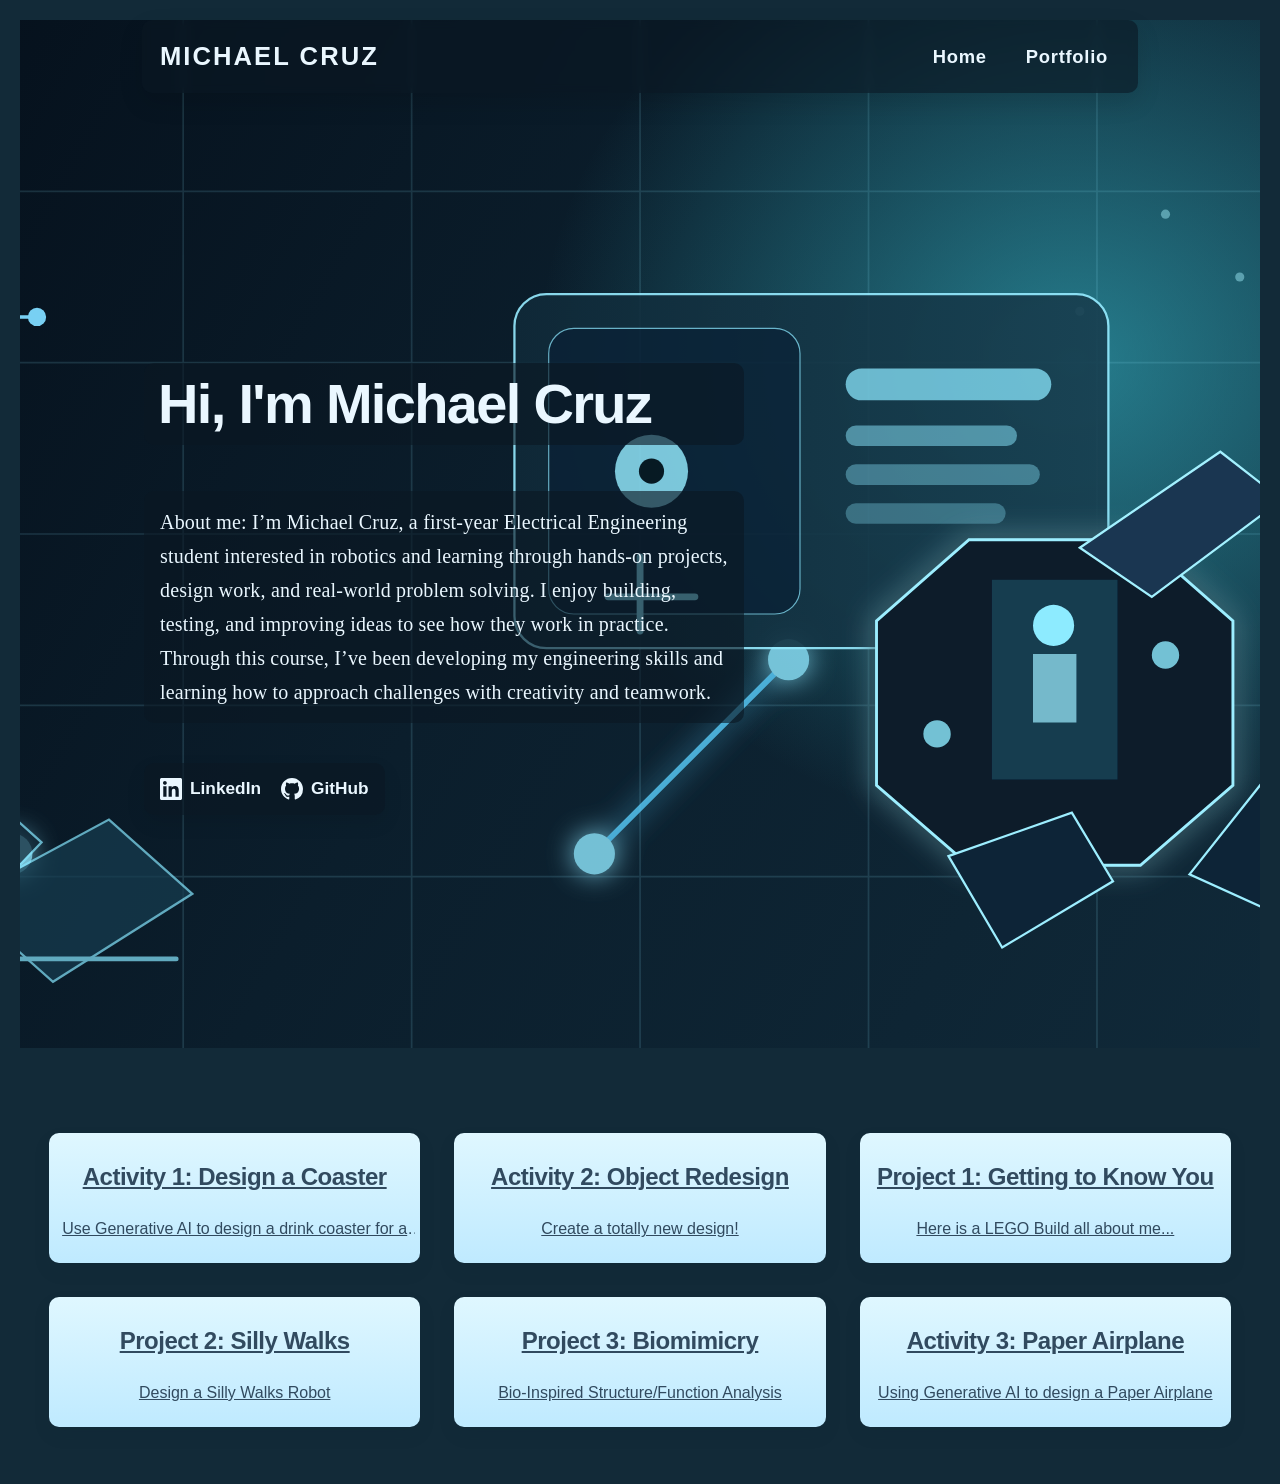
==== index.html @ 99706e43 "Update2" ====
<!DOCTYPE html>
<html lang="en">
<head>
    <title>Michael Cruz - Portfolio</title>

    <!-- Recommended meta tags -->
    <meta charset="UTF-8">
    <meta name="viewport" content="width=device-width,initial-scale=1.0">
    <meta name="description" content="Michael Cruz's engineering portfolio: activities and projects from an intro-to-engineering course.">

    <!-- Stylesheet (CSS) -->
    <link rel="stylesheet" href="./index.css">
</head>
<body>

    <!-- Header and Navigation Section -->
    <header class="header">
        <a class="name">Michael Cruz</a>
        <nav class="navbar">
            <a href="#">Home</a>
            <a href="#portfolio">Portfolio</a>
        </nav>
    </header>

    <!-- Introduction Section -->
    <section class="home" style="background:url(./images/header-robotics.svg) no-repeat; background-size: cover; background-position: center;">
        <div class="home-content">
            <h1>Hi, I'm Michael Cruz</h1>
            <p>About me: I’m Michael Cruz, a first-year Electrical Engineering student interested in robotics and learning through hands-on projects, design work, and real-world problem solving. I enjoy building, testing, and improving ideas to see how they work in practice. Through this course, I’ve been developing my engineering skills and learning how to approach challenges with creativity and teamwork.</p>

            <!-- Replace these hrefs with your own LinkedIn/GitHub URLs -->
            <div class="socials">
                <a href="https://www.linkedin.com/in/michael-cruz-031839408/" target="_blank" rel="noopener" class="social-link">
                    <svg viewBox="0 0 24 24" aria-hidden="true"><path d="M20.447 20.452h-3.554v-5.569c0-1.328-.027-3.037-1.852-3.037-1.853 0-2.136 1.446-2.136 2.939v5.667H9.351V9h3.414v1.561h.046c.477-.9 1.637-1.85 3.37-1.85 3.601 0 4.267 2.37 4.267 5.455v6.286zM5.337 7.433c-1.144 0-2.063-.926-2.063-2.065 0-1.138.92-2.063 2.063-2.063 1.14 0 2.064.925 2.064 2.063 0 1.139-.925 2.065-2.064 2.065zm1.782 13.019H3.555V9h3.564v11.452zM22.225 0H1.771C.792 0 0 .774 0 1.729v20.542C0 23.227.792 24 1.771 24h20.451C23.2 24 24 23.227 24 22.271V1.729C24 .774 23.2 0 22.222 0h.003z"/></svg>
                    <span>LinkedIn</span>
                </a>
                <a href="https://github.com/mscl741" target="_blank" rel="noopener" class="social-link">
                    <svg viewBox="0 0 24 24" aria-hidden="true"><path d="M12 0C5.37 0 0 5.37 0 12c0 5.31 3.435 9.795 8.205 11.385.6.105.825-.255.825-.57 0-.285-.015-1.23-.015-2.235-3.015.555-3.795-.735-4.035-1.41-.135-.345-.72-1.41-1.23-1.695-.42-.225-1.02-.78-.015-.795.945-.015 1.62.87 1.845 1.23 1.08 1.815 2.805 1.305 3.495.99.105-.78.42-1.305.765-1.605-2.67-.3-5.46-1.335-5.46-5.925 0-1.305.465-2.385 1.23-3.225-.12-.3-.54-1.53.12-3.18 0 0 1.005-.315 3.3 1.23.96-.27 1.98-.405 3-.405s2.04.135 3 .405c2.295-1.56 3.3-1.23 3.3-1.23.66 1.65.24 2.88.12 3.18.765.84 1.23 1.905 1.23 3.225 0 4.605-2.805 5.625-5.475 5.925.435.375.81 1.095.81 2.22 0 1.605-.015 2.895-.015 3.3 0 .315.225.69.825.57A12.02 12.02 0 0024 12c0-6.63-5.37-12-12-12z"/></svg>
                    <span>GitHub</span>
                </a>
            </div>
        </div>
    </section>

    <!-- Portfolio Section -->
    <a name="portfolio"></a>
    <section class="portfolio">

        <!-- PROJECT -->
        <article class="project-card">
            <a href="./activity01.html" class="project-link">
                <h2 class="project-title">Activity 1: Design a Coaster</h2>
                <p class="project-desc">Use Generative AI to design a drink coaster for a client.</p>
            </a>
        </article>

        <!-- PROJECT -->
        <article class="project-card">
            <a href="./activity02.html" class="project-link">
                <h2 class="project-title">Activity 2: Object Redesign</h2>
                <p class="project-desc">Create a totally new design!</p>
            </a>
        </article>

        <!-- PROJECT -->
        <article class="project-card">
            <a href="./project01.html" class="project-link">
                <h2 class="project-title">Project 1: Getting to Know You</h2>
                <p class="project-desc">Here is a LEGO Build all about me...</p>
            </a>
        </article>

        <!-- PROJECT -->
        <article class="project-card">
            <a href="./project02.html" class="project-link">
                <h2 class="project-title">Project 2: Silly Walks</h2>
                <p class="project-desc">Design a Silly Walks Robot</p>
            </a>
        </article>

        <!-- PROJECT -->
        <article class="project-card">
            <a href="./project03.html" class="project-link">
                <h2 class="project-title">Project 3: Biomimicry</h2>
                <p class="project-desc">Bio-Inspired Structure/Function Analysis</p>
            </a>
        </article>

        <!-- PROJECT -->
        <article class="project-card">
            <a href="./activity03.html" class="project-link">
                <h2 class="project-title">Activity 3: Paper Airplane</h2>
                <p class="project-desc">Using Generative AI to design a Paper Airplane</p>
            </a>
        </article>

    </section>
    
</body>
</html>
---- index.css ----
@import url("./theme.css");

body {
    background-color: var(--color-primary);
    font-family: var(--font-body);
    margin: 20px;
    line-height: 1.6;
    color: var(--color-text);
}

/* **************************** */
/* Style for the header section */
/* **************************** */

.header {
    position: fixed;
    top: 20px;
    left: 50%;
    transform: translateX(-50%);
    width: 75%;
    background: var(--color-bg-overlay);
    z-index: 1000;
    display: flex;
    flex-wrap: wrap;
    justify-content: space-between;
    align-items: center;
    padding: 12px 18px;
    color: var(--color-text-on-dark);
    border-radius: var(--radius);
    box-shadow: 0 10px 25px rgba(0, 0, 0, 0.12);
    backdrop-filter: blur(4px);
}

.header .name {
    text-align: left;
    font-size: 1.6em;
    font-weight: 800;
    letter-spacing: 0.08em;
    text-transform: uppercase;
    color: var(--color-text-on-dark);
}

.header .navbar {
    display: flex;
    gap: 15px;
    font-size: 1.15em;
    font-weight: 600;
    letter-spacing: 0.04em;
}

.header .navbar a {
    text-decoration: none;
    color: var(--color-text-on-dark);
    padding: 10px 12px;
    border-radius: 8px;
    transition: background-color 0.2s ease, color 0.2s ease;
}

.header .navbar a:hover {
    background: rgba(255, 255, 255, 0.08);
    color: var(--color-accent);
}

/* ************************** */
/* Style for the home section */
/* ************************** */

.home {
    min-height: 100vh;
    display: flex;
    align-items: center;
    padding: 6rem 10% 2rem;
    color: var(--color-text-on-dark);
}

.home-content {
    max-width: 600px;
}

.home-content h1 {
    position: relative;
    font-size: 56px;
    font-weight: 700;
    line-height: 1.1;
    background: var(--color-bg-overlay);
    padding: 10px 14px;
    border-radius: var(--radius);
    letter-spacing: -0.03em;
}

.home-content p {
    position: relative;
    font-family: "Times New Roman", Georgia, serif;
    font-size: 1.25em;
    margin: 20px 0 40px;
    background: var(--color-bg-overlay);
    padding: 14px 16px;
    border-radius: var(--radius);
    line-height: 1.7;
    letter-spacing: 0.01em;
}

.socials {
    position: relative;
    display: flex;
    gap: 20px;
    width: fit-content;
    background: var(--color-bg-overlay);
    padding: 12px 16px;
    border-radius: var(--radius);
    box-shadow: 0 8px 20px rgba(0, 0, 0, 0.08);
}

.social-link {
    display: flex;
    align-items: center;
    gap: 8px;
    color: var(--color-text-on-dark);
    text-decoration: none;
    font-size: 1.08em;
    font-weight: 600;
}

.social-link:hover {
    color: var(--color-accent);
}

.social-link svg {
    width: 22px;
    height: 22px;
    fill: currentColor;
}

/* ************************************* */
/* Style for the project listing section */
/* ************************************* */

.portfolio {
    padding-block: 5rem 2rem;
    max-width: 100%;
    margin-inline: 1.5rem;

    display: grid;
    gap: 1.5rem;
    grid-template-columns: repeat(3, 1fr);
    justify-items: stretch;
}

.project-card {
    padding: 5px;
    margin: 5px;
    background: linear-gradient(180deg, #dff7ff 0%, #bfeaff 100%);
    border-radius: var(--radius);
    text-align: center;
    box-shadow: 0 8px 18px rgba(17, 33, 45, 0.08);
}

.project-link {
    color: var(--color-text-muted);
}

.project-title {
    font-size: 1.5em;
    font-weight: 700;
    letter-spacing: -0.02em;
}

.project-desc {
    overflow: hidden;
    text-overflow: ellipsis;
    display: -webkit-box;
    -webkit-line-clamp: 1;
    -webkit-box-orient: vertical;
}

.project-img {
    display: block;
    width: 100%;
    aspect-ratio: 4 / 3;
    object-fit: cover;
    border-radius: calc(var(--radius) - 4px);
}

/* ***************************** */
/* Responsive: tablet and mobile */
/* ***************************** */

@media (max-width: 900px) {
    .portfolio {
        grid-template-columns: repeat(2, 1fr);
    }

    .home-content h1 {
        font-size: 40px;
    }
}

@media (max-width: 600px) {
    .header {
        width: 92%;
        flex-direction: column;
        justify-content: center;
        gap: 6px;
        text-align: center;
        padding: 8px;
    }

    .header .name {
        font-size: 1.1em;
    }

    .header .navbar {
        font-size: 1em;
        gap: 10px;
    }

    .home {
        padding: 7rem 6% 2rem;
    }

    .home-content h1 {
        font-size: 30px;
    }

    .home-content p {
        font-size: 1.1em;
    }

    .social-link {
        font-size: 1em;
    }

    .social-link svg {
        width: 18px;
        height: 18px;
    }

    .portfolio {
        grid-template-columns: 1fr;
        margin-inline: 0.5rem;
    }
}
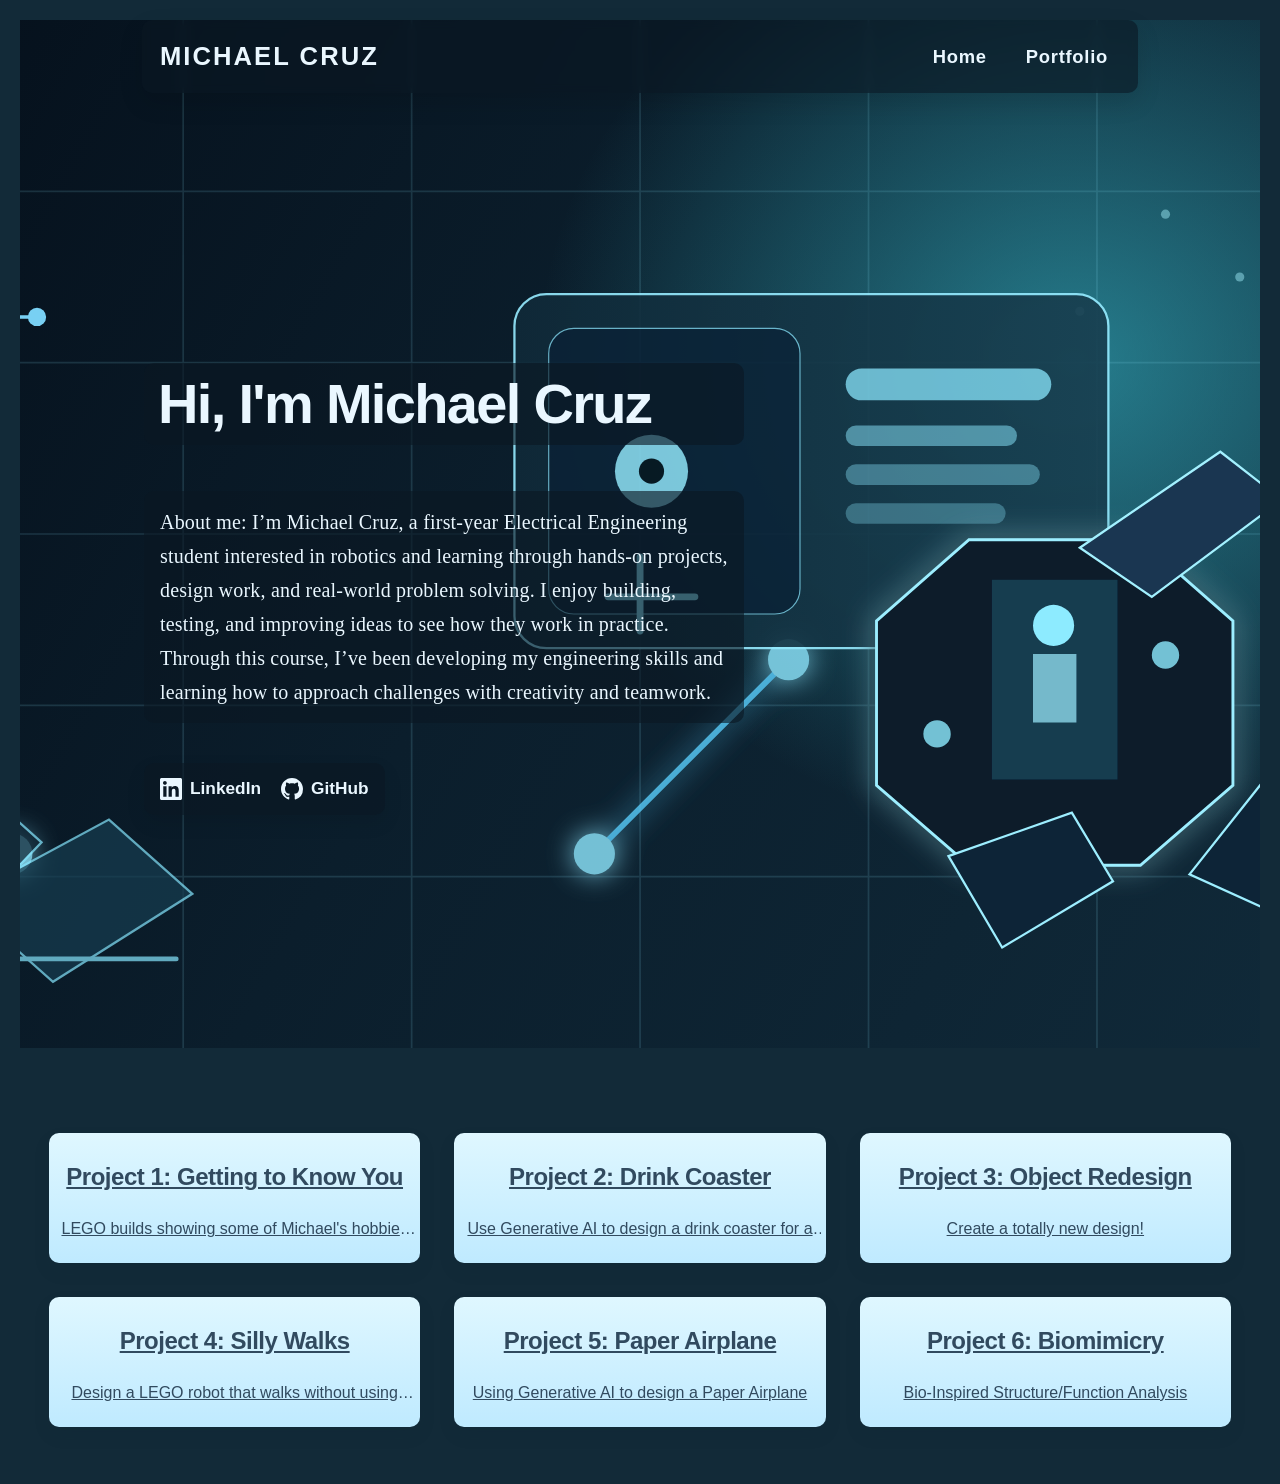
==== commit 2211e8fe: "v3" ====
--- a/index.html
+++ b/index.html
@@ -48,8 +48,16 @@
 
         <!-- PROJECT -->
         <article class="project-card">
+            <a href="./project01.html" class="project-link">
+                <h2 class="project-title">Project 1: Getting to Know You</h2>
+                <p class="project-desc">LEGO builds showing some of Michael's hobbies and interests.</p>
+            </a>
+        </article>
+
+        <!-- PROJECT -->
+        <article class="project-card">
             <a href="./activity01.html" class="project-link">
-                <h2 class="project-title">Activity 1: Design a Coaster</h2>
+                <h2 class="project-title">Project 2: Drink Coaster</h2>
                 <p class="project-desc">Use Generative AI to design a drink coaster for a client.</p>
             </a>
         </article>
@@ -57,40 +65,32 @@
         <!-- PROJECT -->
         <article class="project-card">
             <a href="./activity02.html" class="project-link">
-                <h2 class="project-title">Activity 2: Object Redesign</h2>
+                <h2 class="project-title">Project 3: Object Redesign</h2>
                 <p class="project-desc">Create a totally new design!</p>
             </a>
         </article>
 
         <!-- PROJECT -->
         <article class="project-card">
-            <a href="./project01.html" class="project-link">
-                <h2 class="project-title">Project 1: Getting to Know You</h2>
-                <p class="project-desc">Here is a LEGO Build all about me...</p>
+            <a href="./project02.html" class="project-link">
+                <h2 class="project-title">Project 4: Silly Walks</h2>
+                <p class="project-desc">Design a LEGO robot that walks without using wheels.</p>
             </a>
         </article>
 
         <!-- PROJECT -->
         <article class="project-card">
-            <a href="./project02.html" class="project-link">
-                <h2 class="project-title">Project 2: Silly Walks</h2>
-                <p class="project-desc">Design a Silly Walks Robot</p>
+            <a href="./activity03.html" class="project-link">
+                <h2 class="project-title">Project 5: Paper Airplane</h2>
+                <p class="project-desc">Using Generative AI to design a Paper Airplane</p>
             </a>
         </article>
 
         <!-- PROJECT -->
         <article class="project-card">
             <a href="./project03.html" class="project-link">
-                <h2 class="project-title">Project 3: Biomimicry</h2>
+                <h2 class="project-title">Project 6: Biomimicry</h2>
                 <p class="project-desc">Bio-Inspired Structure/Function Analysis</p>
-            </a>
-        </article>
-
-        <!-- PROJECT -->
-        <article class="project-card">
-            <a href="./activity03.html" class="project-link">
-                <h2 class="project-title">Activity 3: Paper Airplane</h2>
-                <p class="project-desc">Using Generative AI to design a Paper Airplane</p>
             </a>
         </article>
 
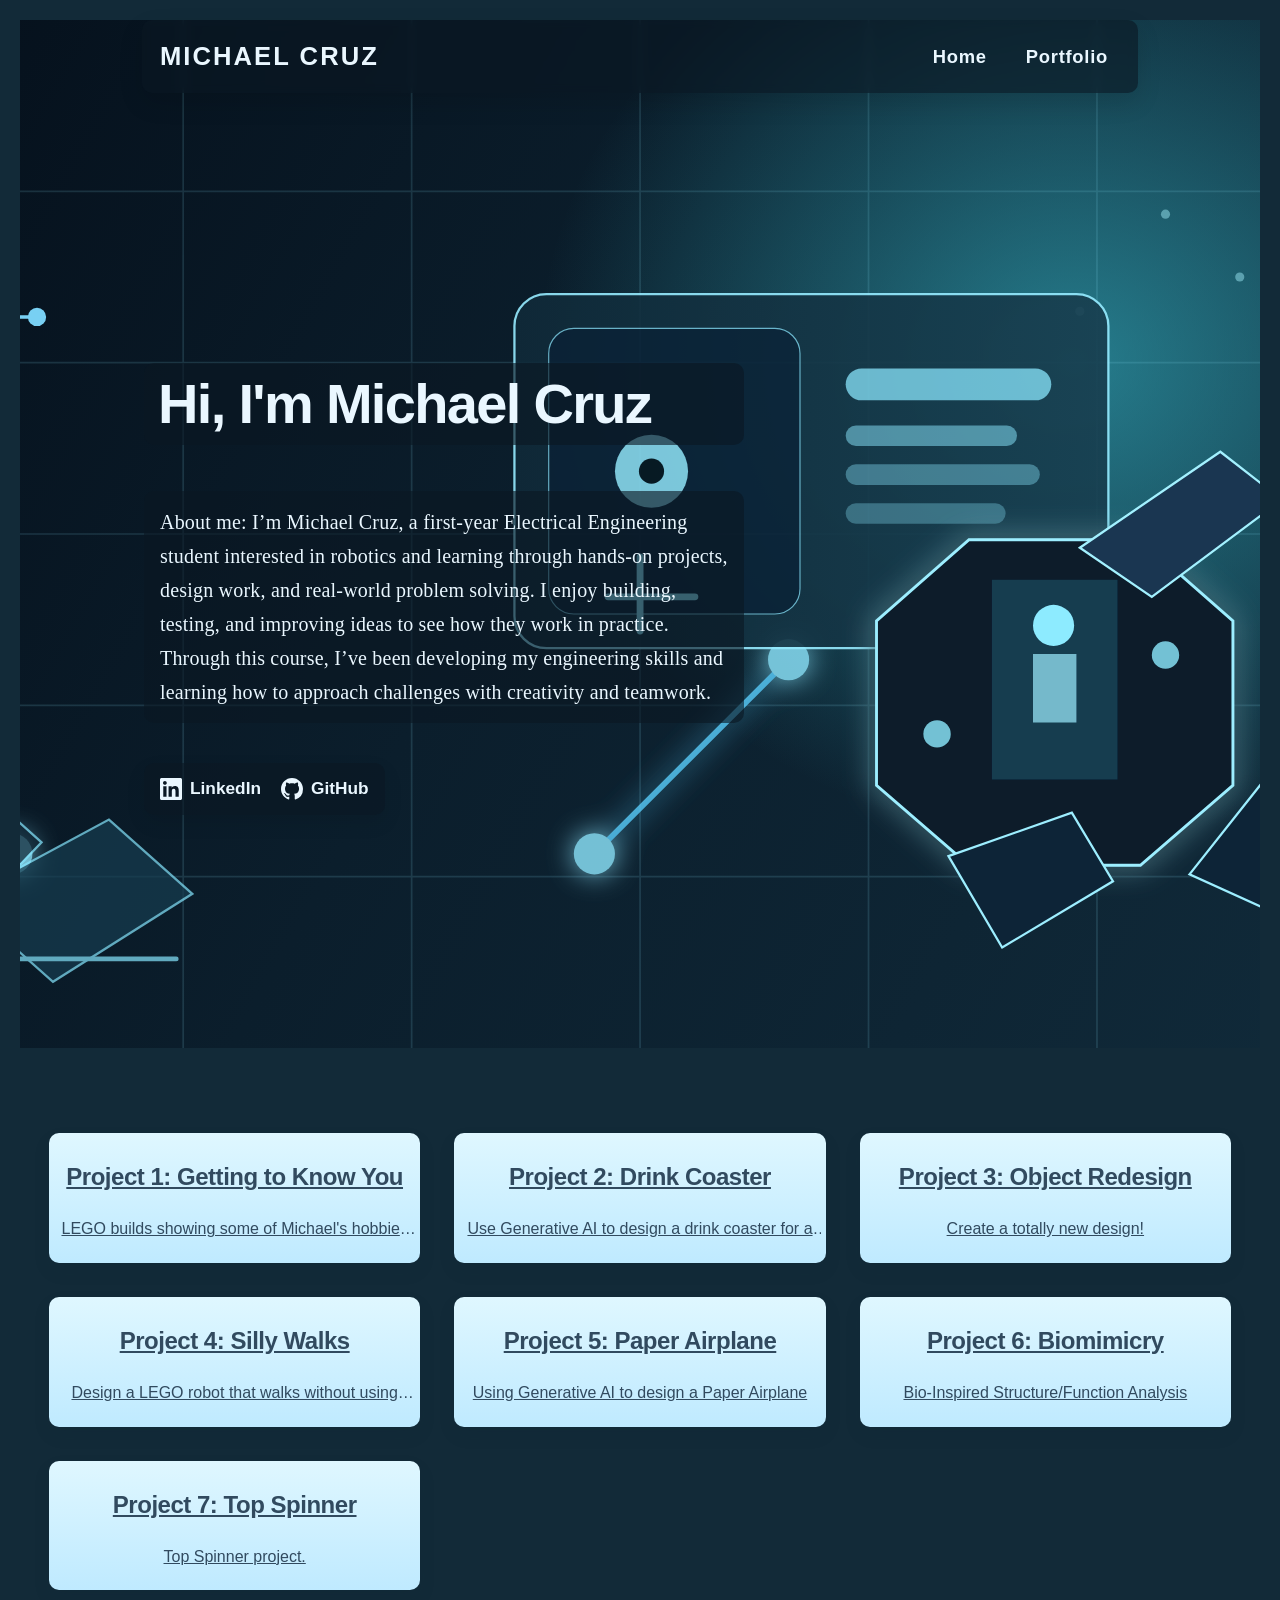
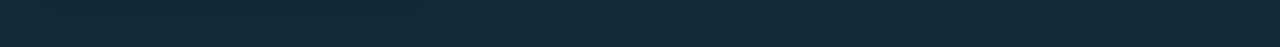
==== commit 88d79cc3: "v2" ====
--- a/index.html
+++ b/index.html
@@ -94,6 +94,14 @@
             </a>
         </article>
 
+        <!-- PROJECT -->
+        <article class="project-card">
+            <a href="./project04.html" class="project-link">
+                <h2 class="project-title">Project 7: Top Spinner</h2>
+                <p class="project-desc">Top Spinner project.</p>
+            </a>
+        </article>
+
     </section>
     
 </body>
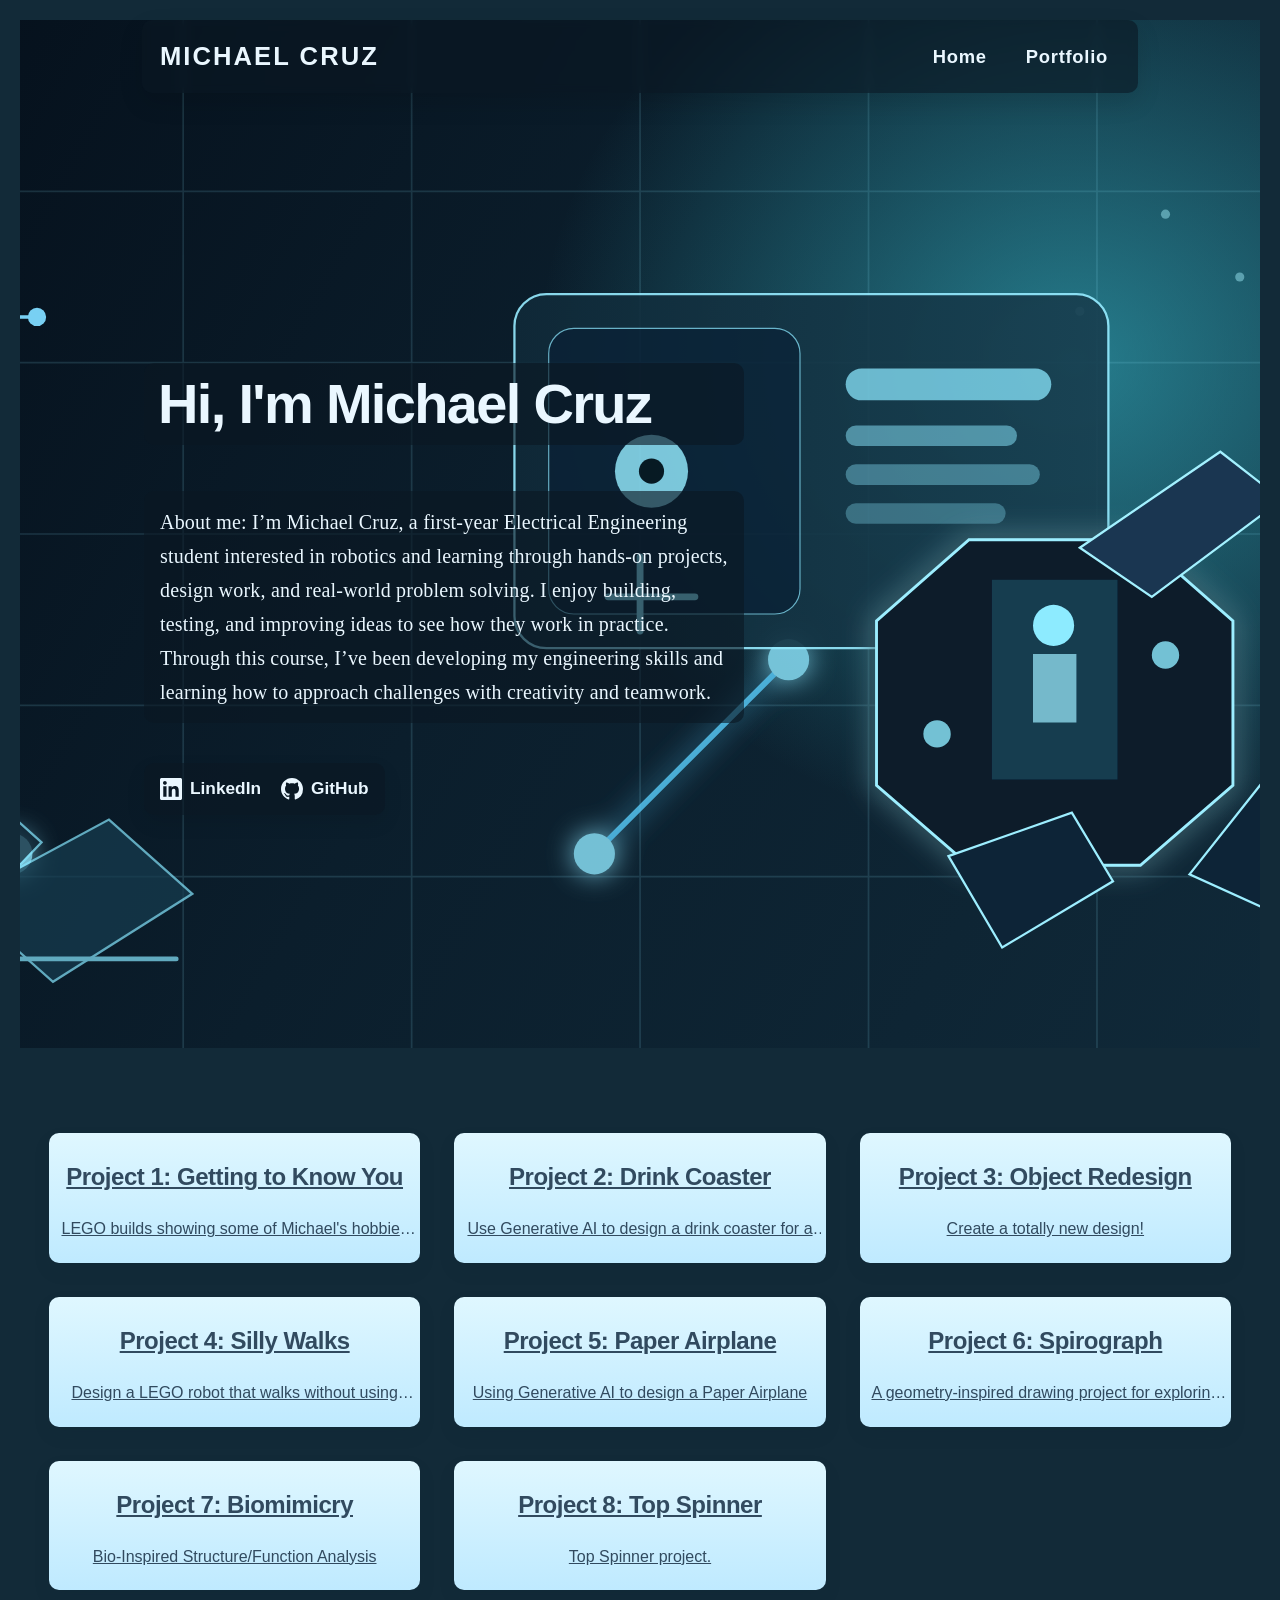
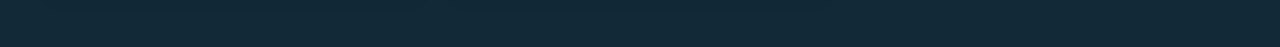
==== commit 3eb7f18e: "Update Spirograph project page and assets" ====
--- a/index.html
+++ b/index.html
@@ -88,8 +88,16 @@
 
         <!-- PROJECT -->
         <article class="project-card">
+            <a href="./project05.html" class="project-link">
+                <h2 class="project-title">Project 6: Spirograph</h2>
+                <p class="project-desc">A geometry-inspired drawing project for exploring motion and patterns.</p>
+            </a>
+        </article>
+
+        <!-- PROJECT -->
+        <article class="project-card">
             <a href="./project03.html" class="project-link">
-                <h2 class="project-title">Project 6: Biomimicry</h2>
+                <h2 class="project-title">Project 7: Biomimicry</h2>
                 <p class="project-desc">Bio-Inspired Structure/Function Analysis</p>
             </a>
         </article>
@@ -97,7 +105,7 @@
         <!-- PROJECT -->
         <article class="project-card">
             <a href="./project04.html" class="project-link">
-                <h2 class="project-title">Project 7: Top Spinner</h2>
+                <h2 class="project-title">Project 8: Top Spinner</h2>
                 <p class="project-desc">Top Spinner project.</p>
             </a>
         </article>
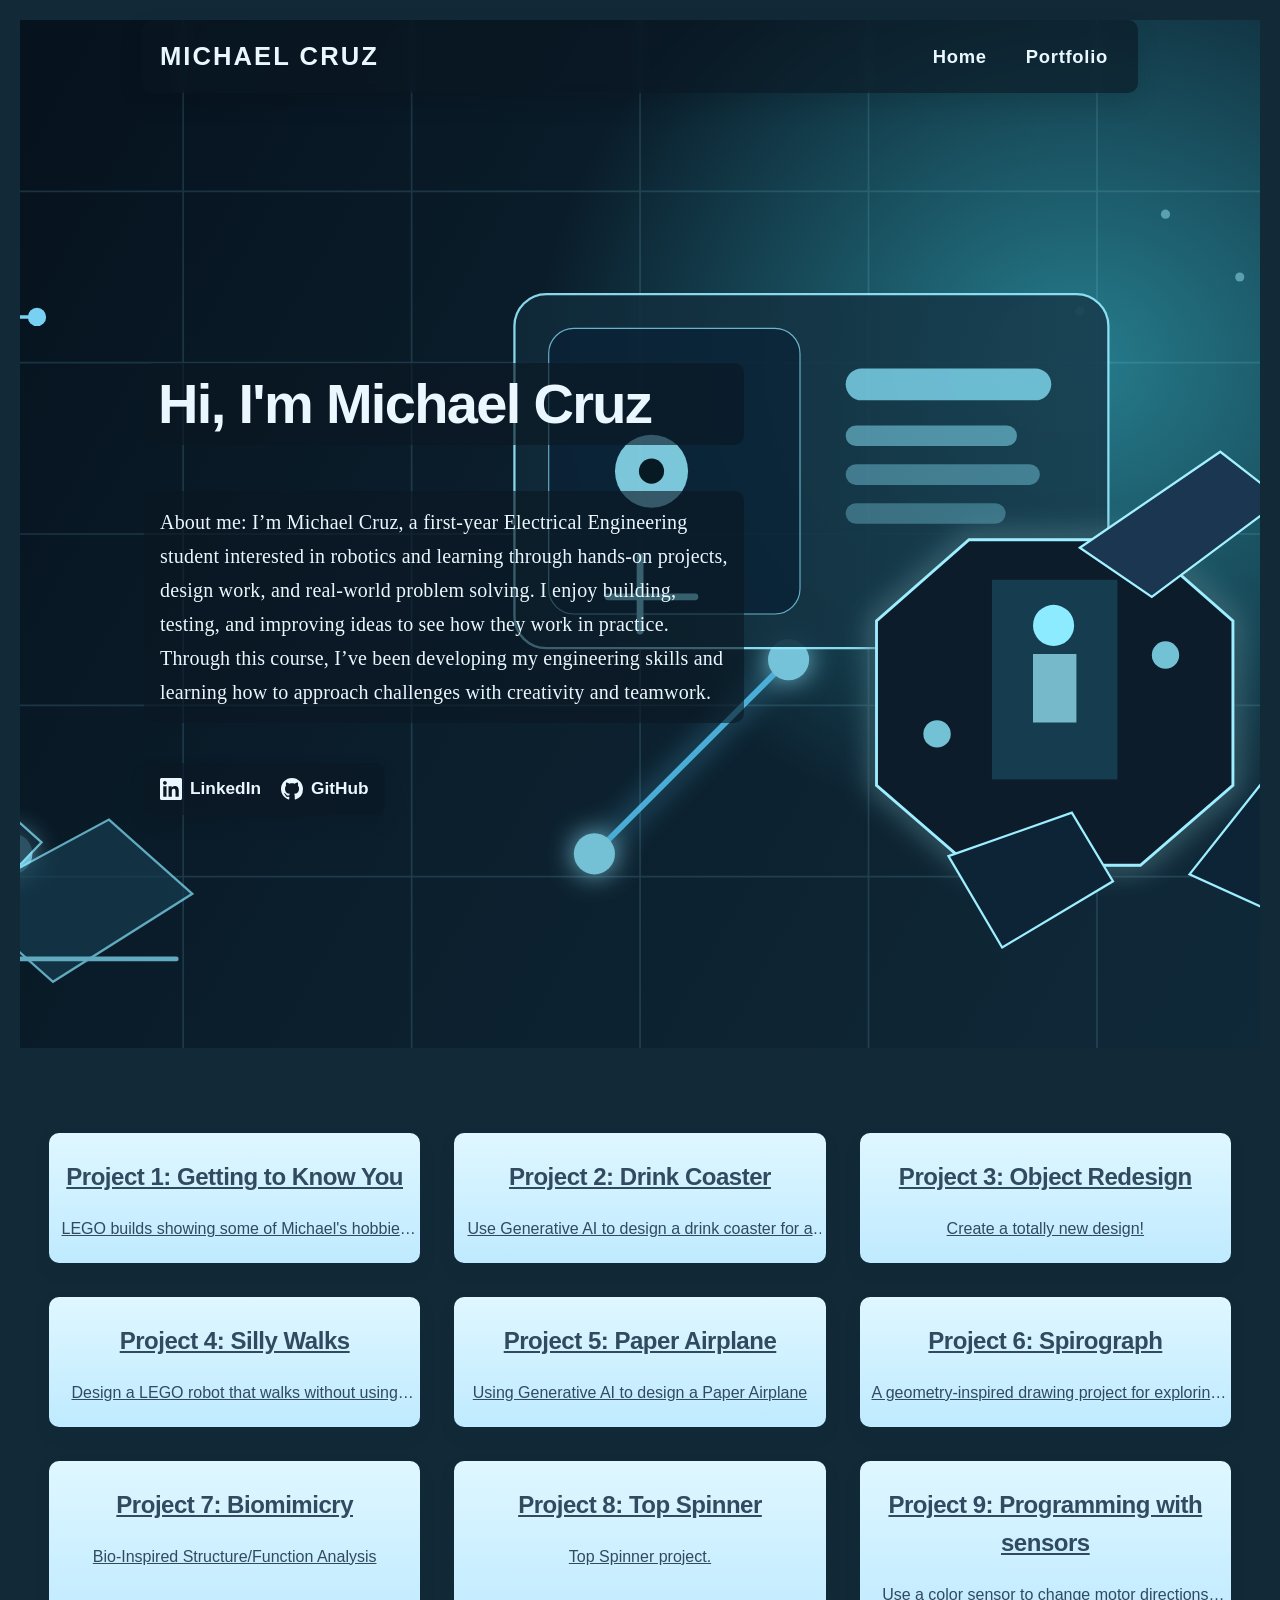
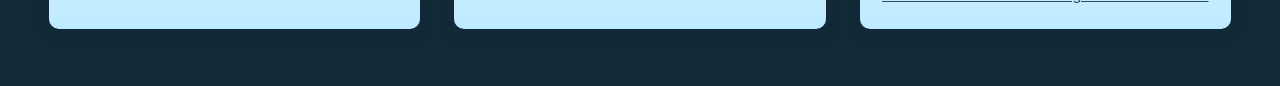
==== commit 177e6351: "Add programming with sensors project" ====
--- a/index.html
+++ b/index.html
@@ -110,6 +110,14 @@
             </a>
         </article>
 
+        <!-- PROJECT -->
+        <article class="project-card">
+            <a href="./project06.html" class="project-link">
+                <h2 class="project-title">Project 9: Programming with sensors</h2>
+                <p class="project-desc">Use a color sensor to change motor directions based on detected colors.</p>
+            </a>
+        </article>
+
     </section>
     
 </body>
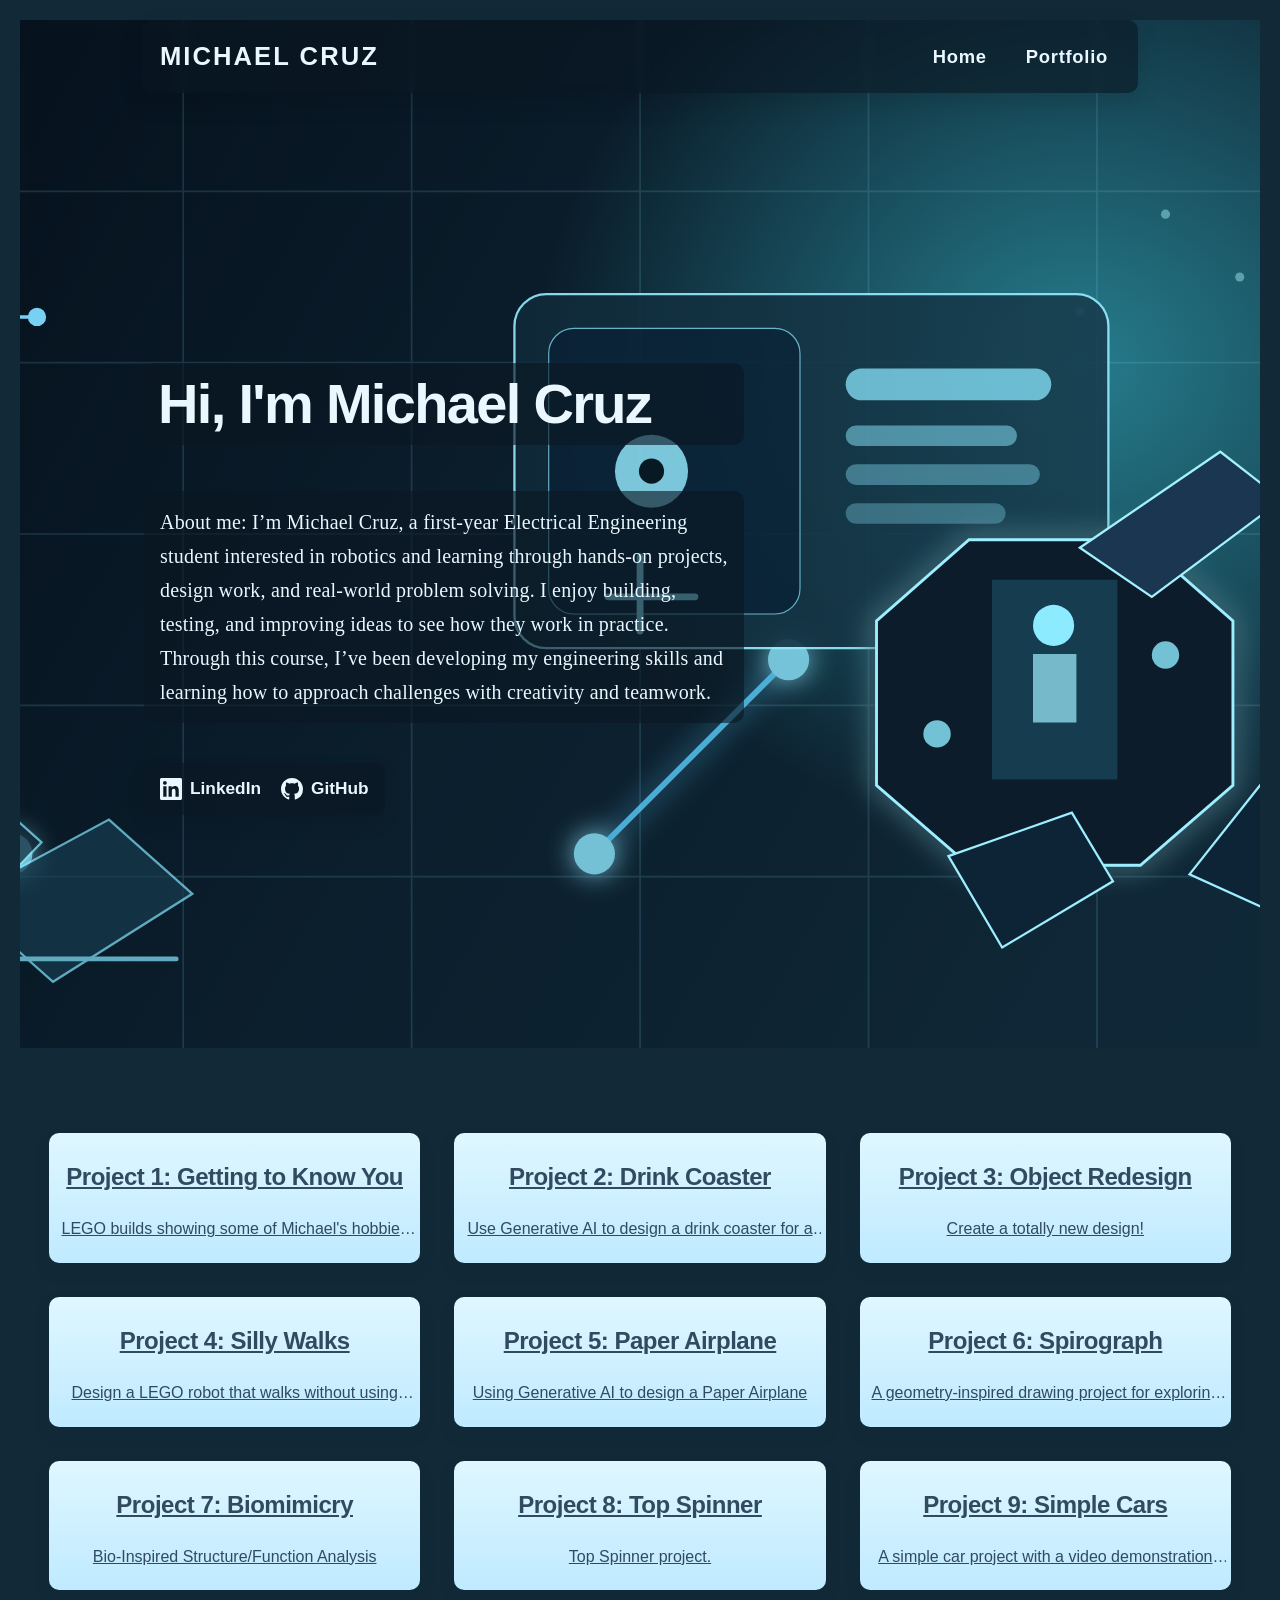
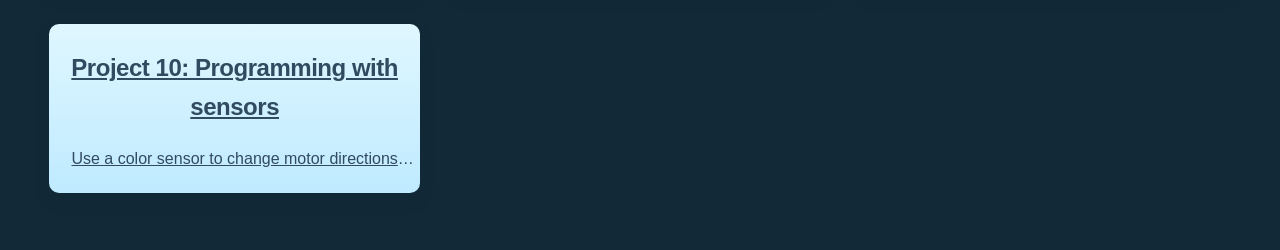
==== commit 2c6192b9: "v3" ====
--- a/index.html
+++ b/index.html
@@ -112,8 +112,16 @@
 
         <!-- PROJECT -->
         <article class="project-card">
+            <a href="./project07.html" class="project-link">
+                <h2 class="project-title">Project 9: Simple Cars</h2>
+                <p class="project-desc">A simple car project with a video demonstration and project instructions.</p>
+            </a>
+        </article>
+
+        <!-- PROJECT -->
+        <article class="project-card">
             <a href="./project06.html" class="project-link">
-                <h2 class="project-title">Project 9: Programming with sensors</h2>
+                <h2 class="project-title">Project 10: Programming with sensors</h2>
                 <p class="project-desc">Use a color sensor to change motor directions based on detected colors.</p>
             </a>
         </article>
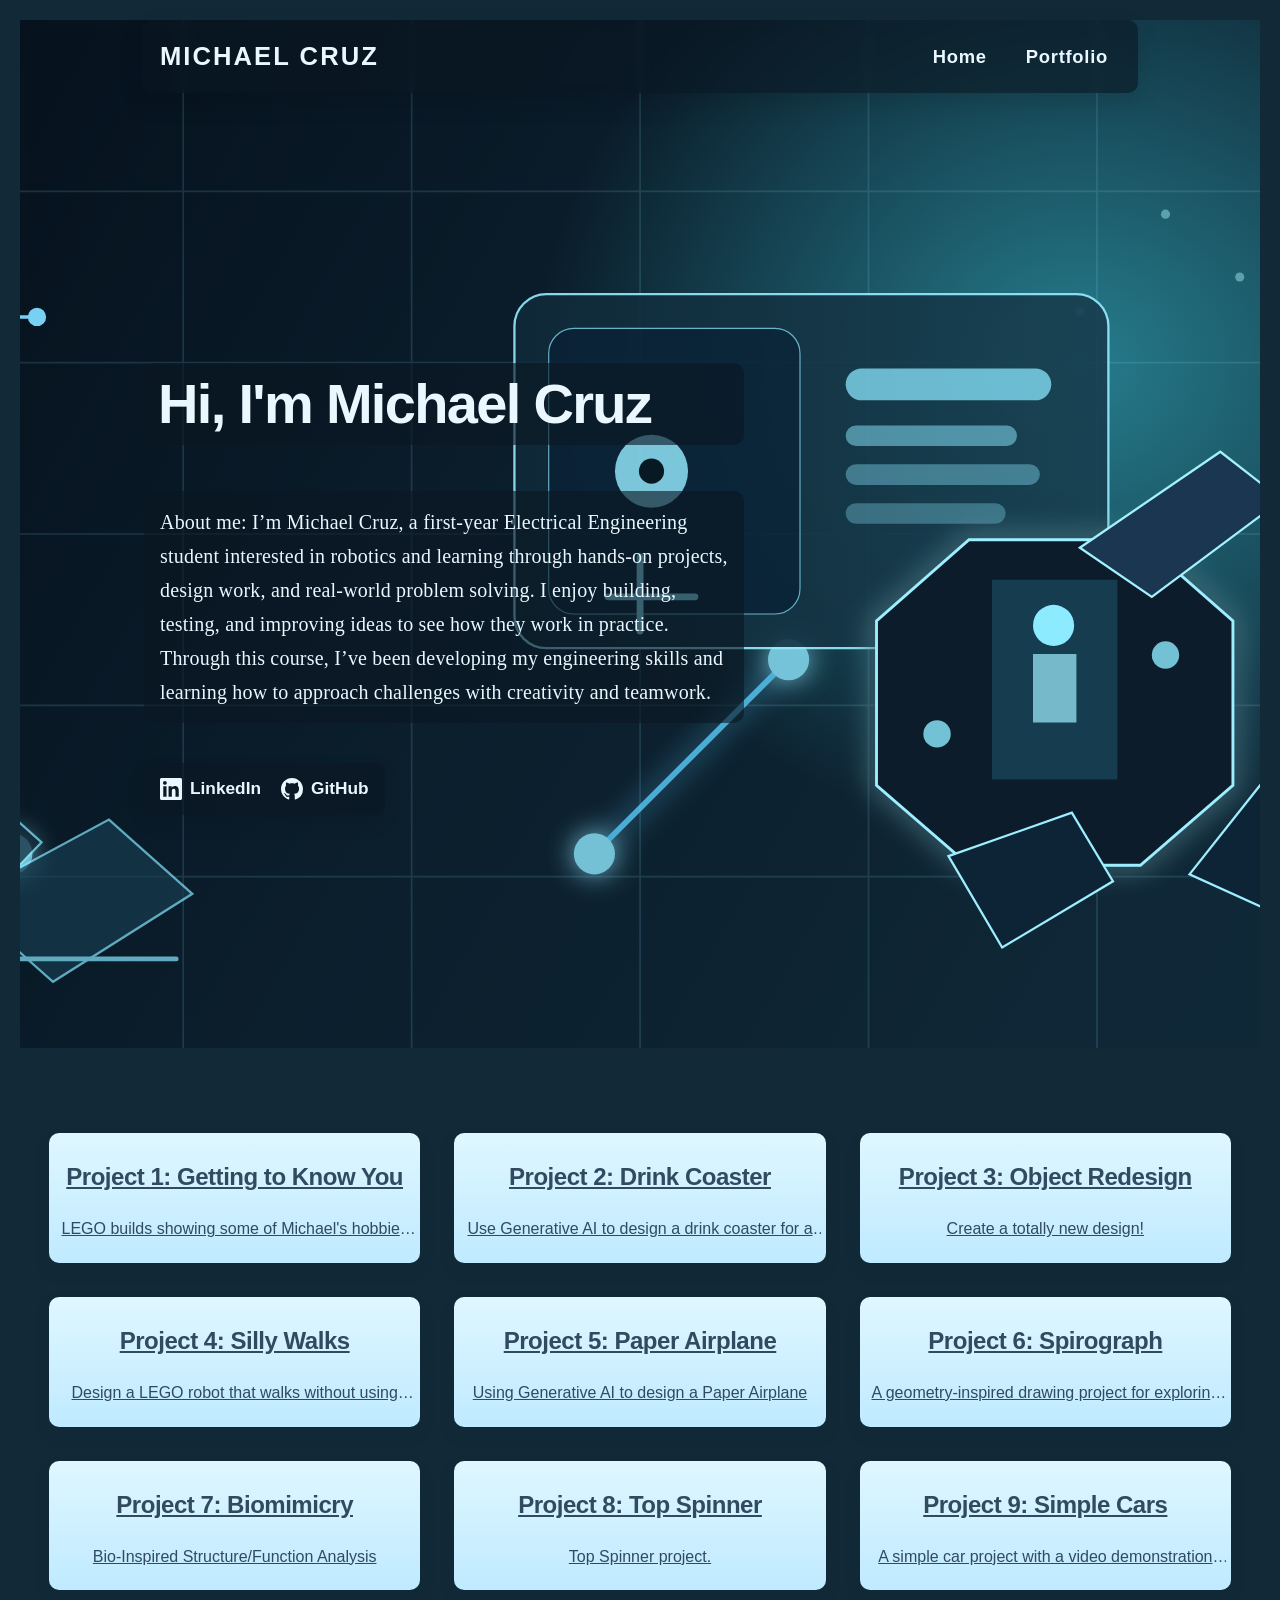
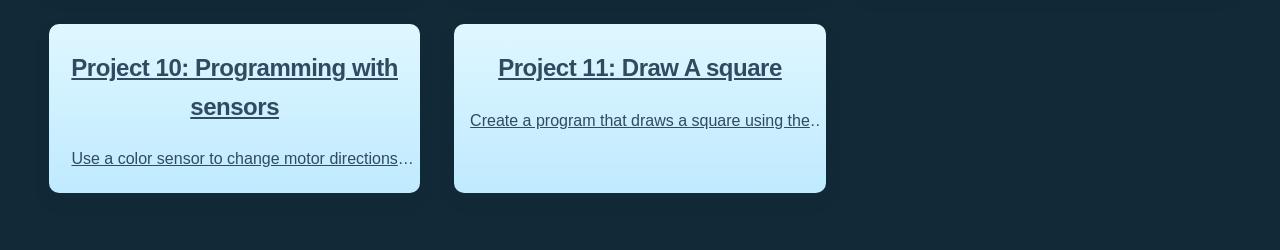
==== commit 970617d3: "Add Project 11 Draw A Square Co-authored-by: Copilot <223556219+Copilot@users.noreply.github.com>" ====
--- a/index.html
+++ b/index.html
@@ -126,6 +126,14 @@
             </a>
         </article>
 
+        <!-- PROJECT -->
+        <article class="project-card">
+            <a href="./project08.html" class="project-link">
+                <h2 class="project-title">Project 11: Draw A square</h2>
+                <p class="project-desc">Create a program that draws a square using the LEGO SPIKE Prime kit.</p>
+            </a>
+        </article>
+
     </section>
     
 </body>
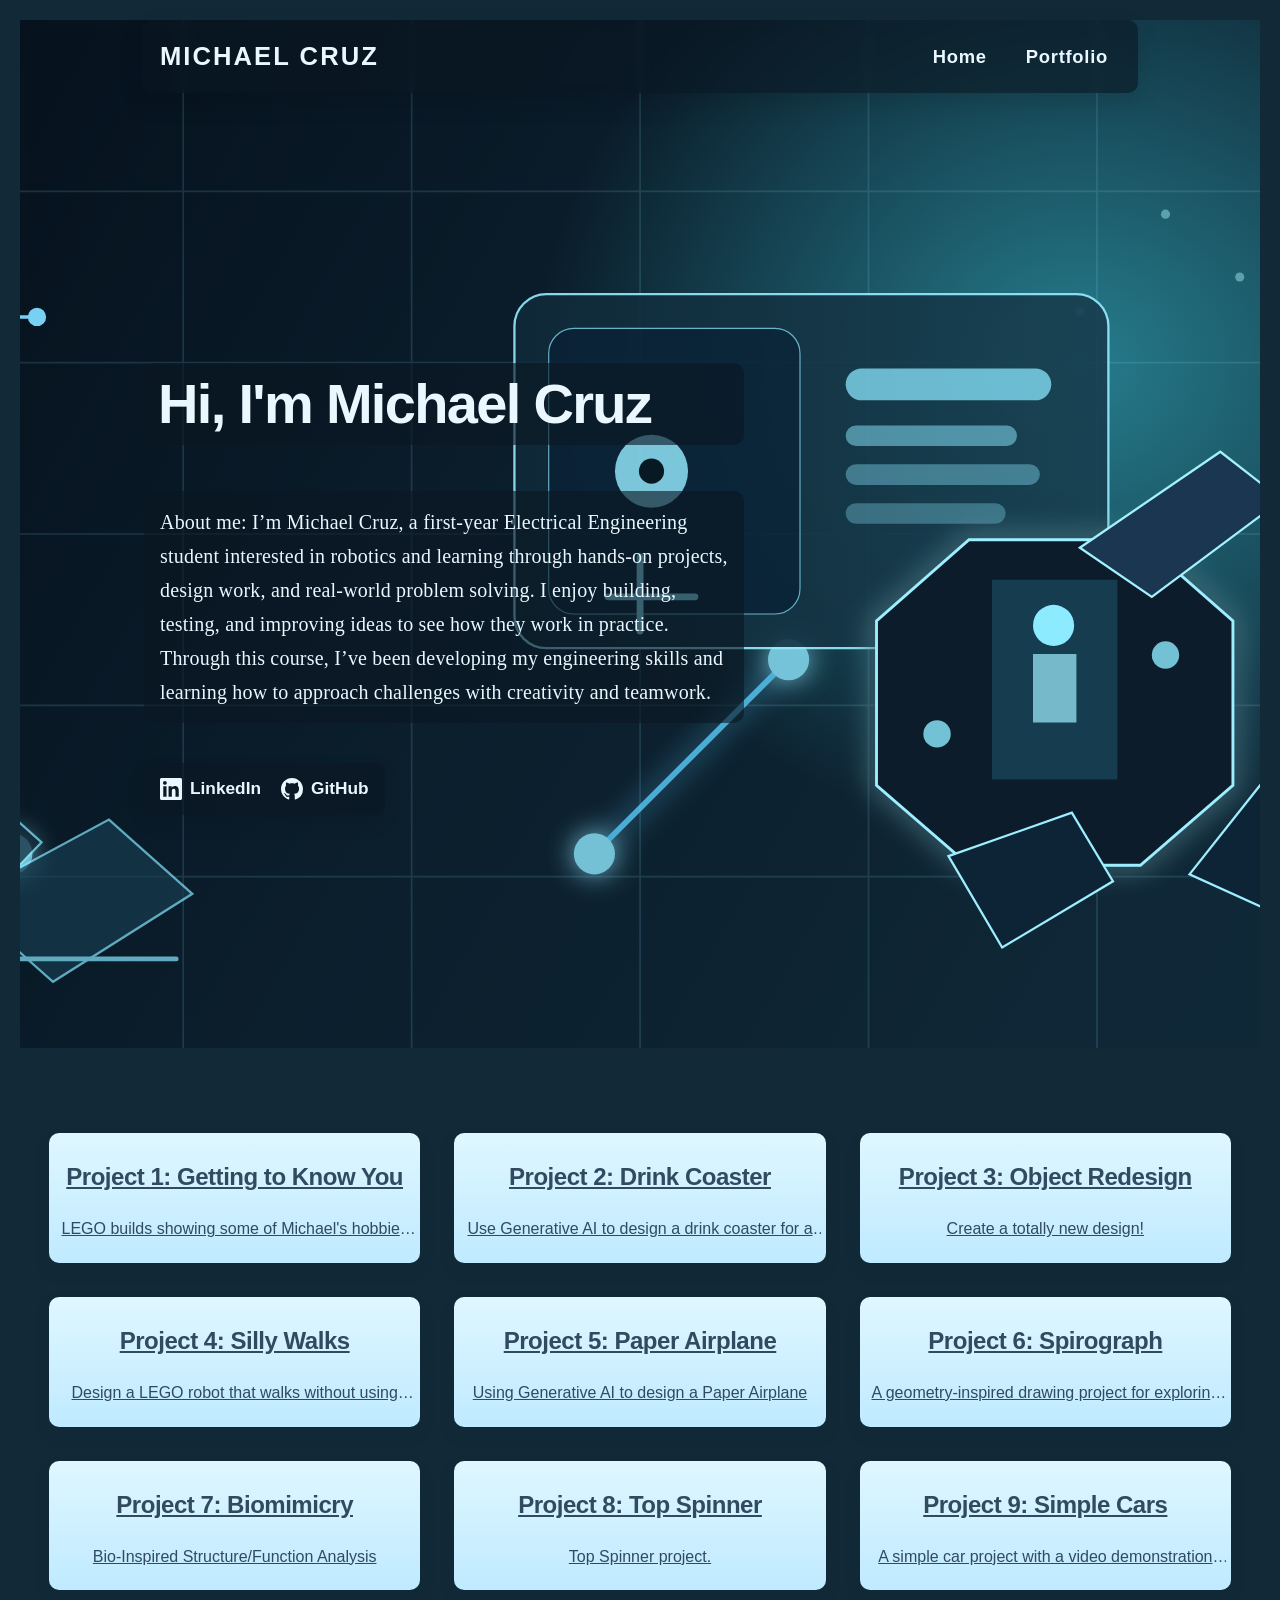
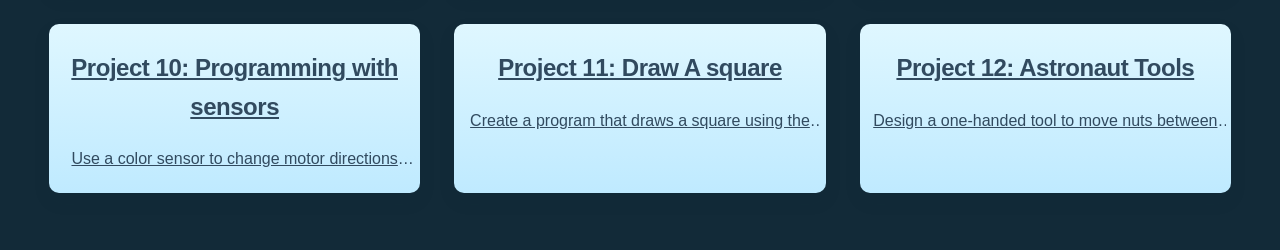
==== commit 5c21df5f: "Add astronaut tools project media Co-authored-by: Copilot <223556219+Copilot@users.noreply.github.co" ====
--- a/index.html
+++ b/index.html
@@ -134,6 +134,14 @@
             </a>
         </article>
 
+        <!-- PROJECT -->
+        <article class="project-card">
+            <a href="./project09.html" class="project-link">
+                <h2 class="project-title">Project 12: Astronaut Tools</h2>
+                <p class="project-desc">Design a one-handed tool to move nuts between bolts during an EVA.</p>
+            </a>
+        </article>
+
     </section>
     
 </body>
